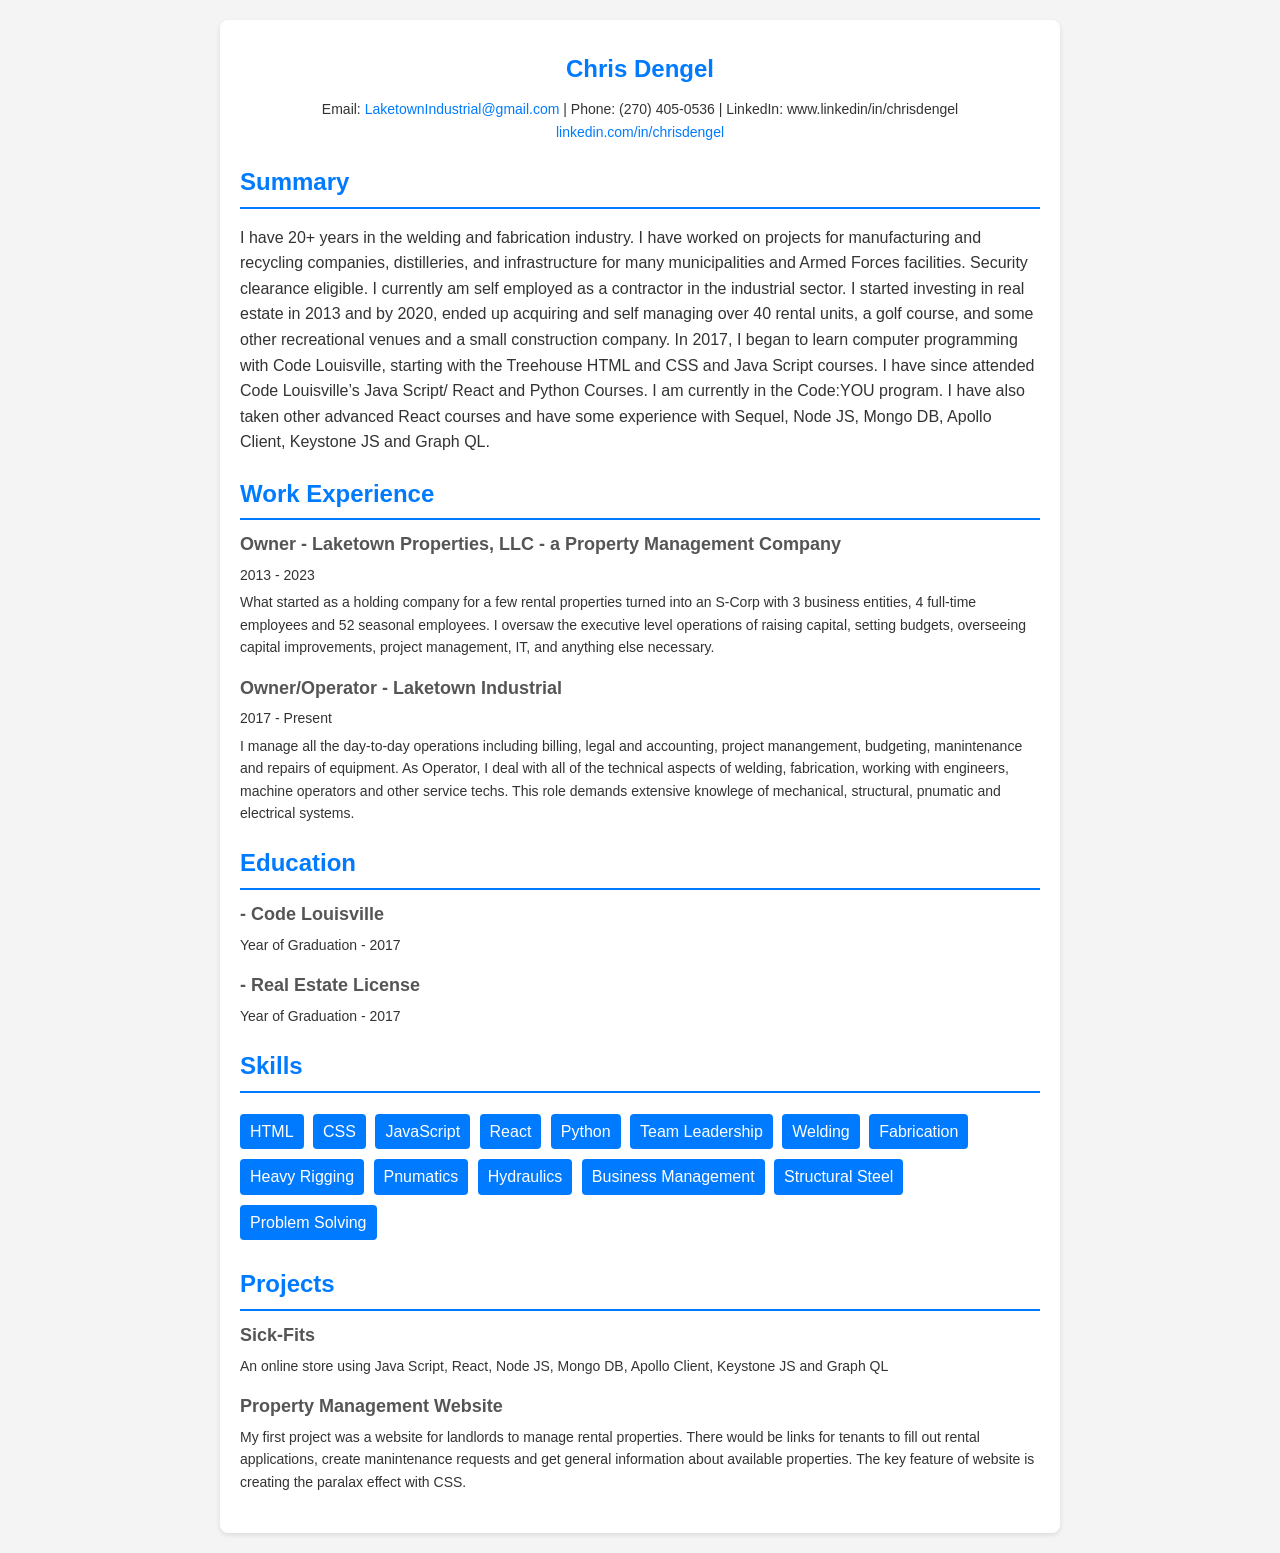
==== index.html @ 1deaf8e6 "Updated placeholder text for resume" ====
<!DOCTYPE html>
<html lang="en">
    <head>
        <meta charset="UTF-8" />
        <meta name="viewport" content="width=device-width, initial-scale=1.0" />
        <title>Resume Template</title>
    </head>

    <style>
        body {
            font-family: Arial, sans-serif;
            line-height: 1.6;
            margin: 0;
            padding: 0;
            color: #333;
            background-color: #f4f4f4;
        }
        .container {
            max-width: 800px;
            margin: 20px auto;
            padding: 20px;
            background: #fff;
            border-radius: 8px;
            box-shadow: 0 2px 5px rgba(0, 0, 0, 0.1);
        }
        h1,
        h2 {
            color: #007bff;
        }
        .header {
            text-align: center;
        }
        .header h1 {
            margin: 10px 0;
        }
        .contact {
            margin: 10px 0;
            font-size: 14px;
        }
        .contact a {
            color: #007bff;
            text-decoration: none;
        }
        .section {
            margin: 20px 0;
        }
        .section h2 {
            margin-bottom: 10px;
            border-bottom: 2px solid #007bff;
            padding-bottom: 5px;
        }
        .item {
            margin-bottom: 15px;
        }
        .item h3 {
            margin: 0;
            font-size: 18px;
            color: #555;
        }
        .item p {
            margin: 5px 0;
            font-size: 14px;
        }
        .skills ul {
            list-style: none;
            padding: 0;
        }
        .skills ul li {
            display: inline-block;
            background: #007bff;
            color: #fff;
            padding: 5px 10px;
            margin: 5px 5px 5px 0;
            border-radius: 4px;
        }
    </style>

    <body>
        <main class="container">
            <section class="header">
                <h1>Chris Dengel</h1>
                <p class="contact">
                    Email:
                    <a href="mailto:yourname@example.com"
                        >LaketownIndustrial@gmail.com</a
                    >
                    | Phone: (270) 405-0536 | LinkedIn: www.linkedin/in/chrisdengel
                    <a href="#">linkedin.com/in/chrisdengel</a>
                </p>
            </section>
            <section class="section">
                <h2>Summary</h2>
                <p>
                    I have 20+ years in the welding and fabrication industry. I have worked on projects for manufacturing and recycling companies, 
                    distilleries, and infrastructure for many municipalities and Armed Forces facilities. Security clearance eligible. I currently 
                    am self employed as a contractor in the industrial sector. I started investing in real estate in 2013 and by 2020, ended up acquiring and self managing
                    over 40 rental units, a golf course, and some other recreational venues and a small construction company. In 2017, I began to learn computer programming with Code Louisville, 
                    starting with the Treehouse HTML and CSS and Java Script courses. I have since attended Code Louisville’s Java Script/ React and 
                    Python Courses. I am currently in the Code:YOU program. I have also taken other advanced React courses and have some experience 
                    with Sequel, Node JS, Mongo DB, Apollo Client, Keystone JS and Graph QL.
                </p>
            </section>
            <section class="section">
                <h2>Work Experience</h2>
                <div class="item">
                    <h3>Owner -  Laketown Properties, LLC - a Property Management Company</h3>
                    <p>2013 - 2023</p>
                    <p>
                        What started as a holding company for a few rental properties turned into an S-Corp with 3 business entities, 4 full-time employees and 52 seasonal employees.
                        I oversaw the executive level operations of raising capital, setting budgets, overseeing capital improvements, project management, IT, and anything else necessary.

                    </p>
                </div>
                <div class="item">
                    <h3>Owner/Operator - Laketown Industrial</h3>
                    <p>2017 - Present</p>
                    <p>
                        I manage all the day-to-day operations including billing, legal and accounting, project manangement, budgeting, manintenance and repairs of equipment.
                        As Operator, I deal with all of the technical aspects of welding, fabrication, working with engineers, machine operators and other service techs.
                        This role demands extensive knowlege of mechanical, structural, pnumatic and electrical systems.
                    </p>
                </div>
            </section>
            <div class="section">
                <h2>Education</h2>
                <div class="item">
                    <h3>- Code Louisville</h3>
                    <p>Year of Graduation - 2017</p>
                </div>
                <div class="item">
                    <h3>- Real Estate License</h3>
                    <p>Year of Graduation - 2017</p>
                </div>
            </section>
            <section class="section">
                <h2>Skills</h2>
                <div class="skills">
                    <ul>
                        <li>HTML</li>
                        <li>CSS</li>
                        <li>JavaScript</li>
                        <li>React</li> 
                        <li>Python</li> 
                        <li>Team Leadership</li>
                        <li>Welding</li>
                        <li>Fabrication</li>
                        <li>Heavy Rigging</li>
                        <li>Pnumatics</li>
                        <li>Hydraulics</li>
                        <li>Business Management</li>
                        <li>Structural Steel</li>
                        <li>Problem Solving</li>


                    </ul>
                </div>
            </section>
            <section class="section">
                <h2>Projects</h2>
                <div class="item">
                    <h3>Sick-Fits</h3>
                    <p>
                        An online store using Java Script, React, Node JS, Mongo DB, Apollo Client, Keystone JS and Graph QL
                    </p>
                </div>
                <div class="item">
                    <h3>Property Management Website</h3>
                    <p>
                        My first project was a website for landlords to manage rental properties. There would be links for 
                        tenants to fill out rental applications, create manintenance requests and get general information about available properties. 
                        The key feature of website is creating the paralax effect with CSS.
                    </p>
                </div>
            </section>
        </main>
    </body>
</html>
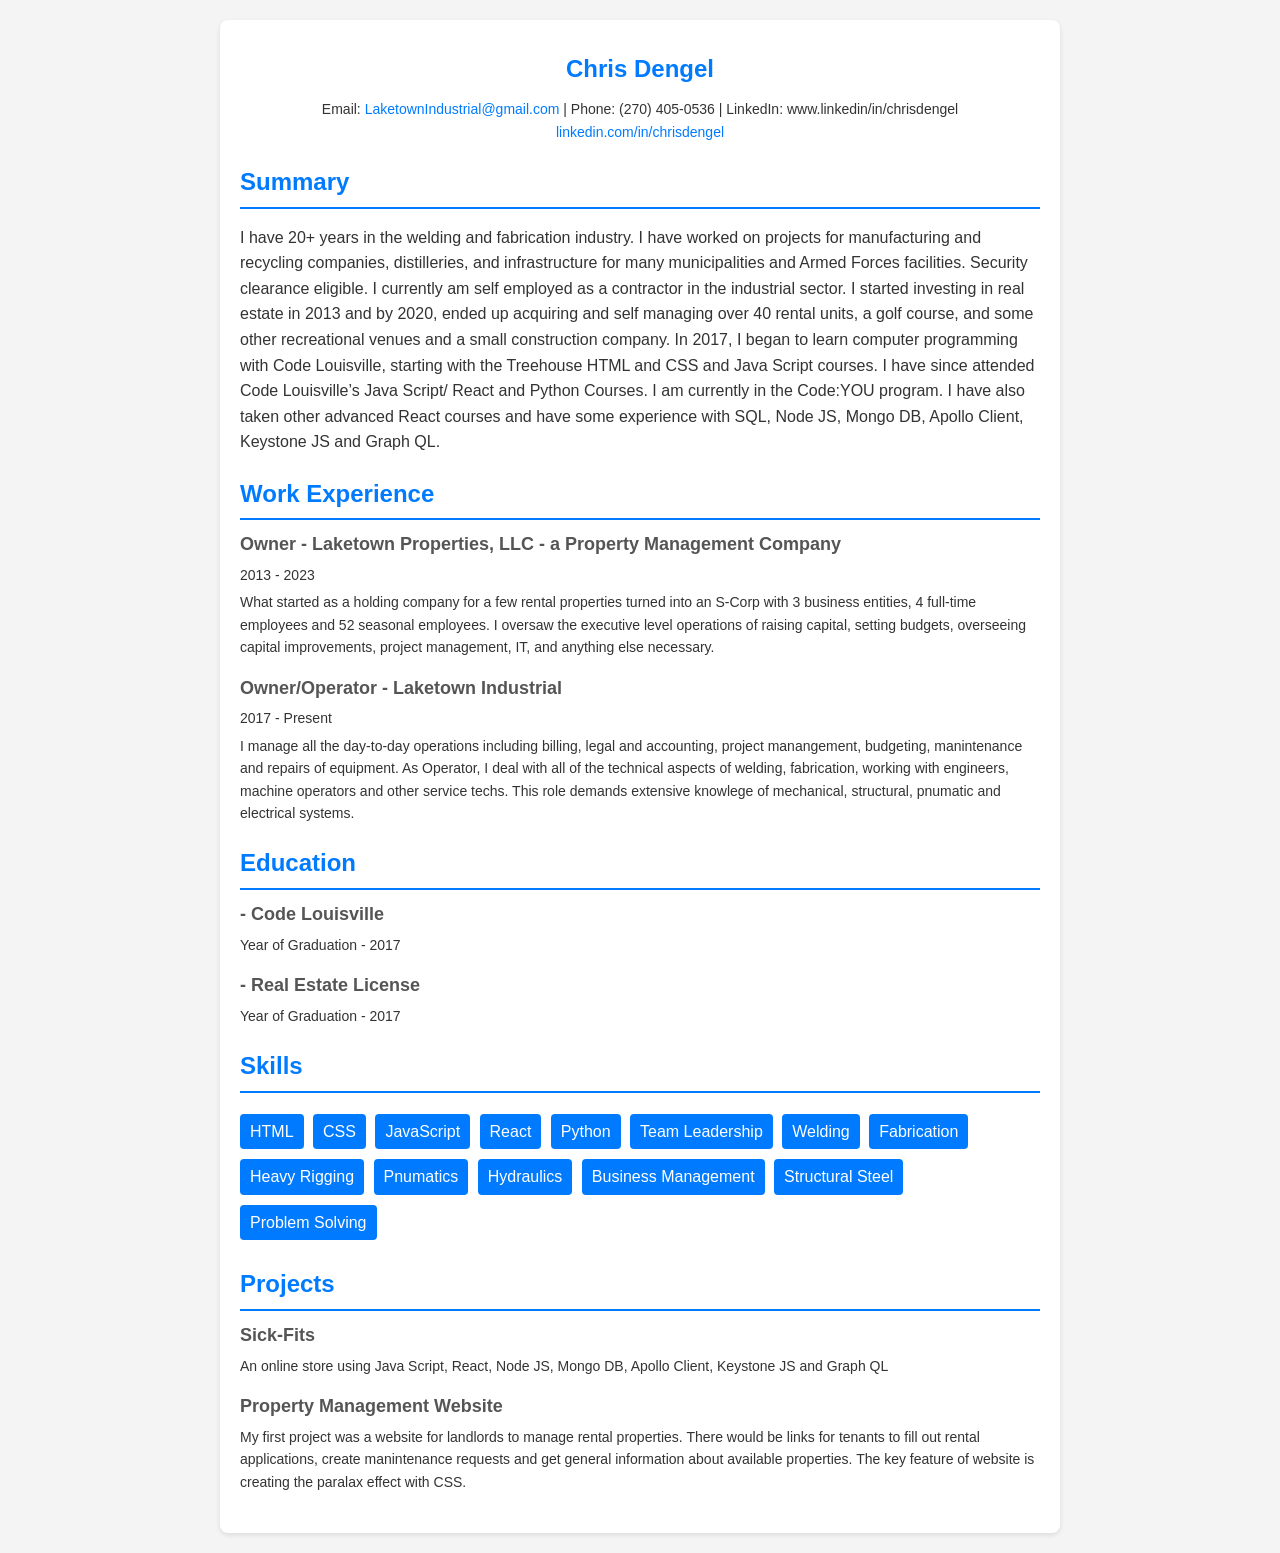
==== commit 3cfaa40d: "Updated index.html" ====
--- a/index.html
+++ b/index.html
@@ -97,7 +97,7 @@
                     over 40 rental units, a golf course, and some other recreational venues and a small construction company. In 2017, I began to learn computer programming with Code Louisville, 
                     starting with the Treehouse HTML and CSS and Java Script courses. I have since attended Code Louisville’s Java Script/ React and 
                     Python Courses. I am currently in the Code:YOU program. I have also taken other advanced React courses and have some experience 
-                    with Sequel, Node JS, Mongo DB, Apollo Client, Keystone JS and Graph QL.
+                    with SQL, Node JS, Mongo DB, Apollo Client, Keystone JS and Graph QL.
                 </p>
             </section>
             <section class="section">
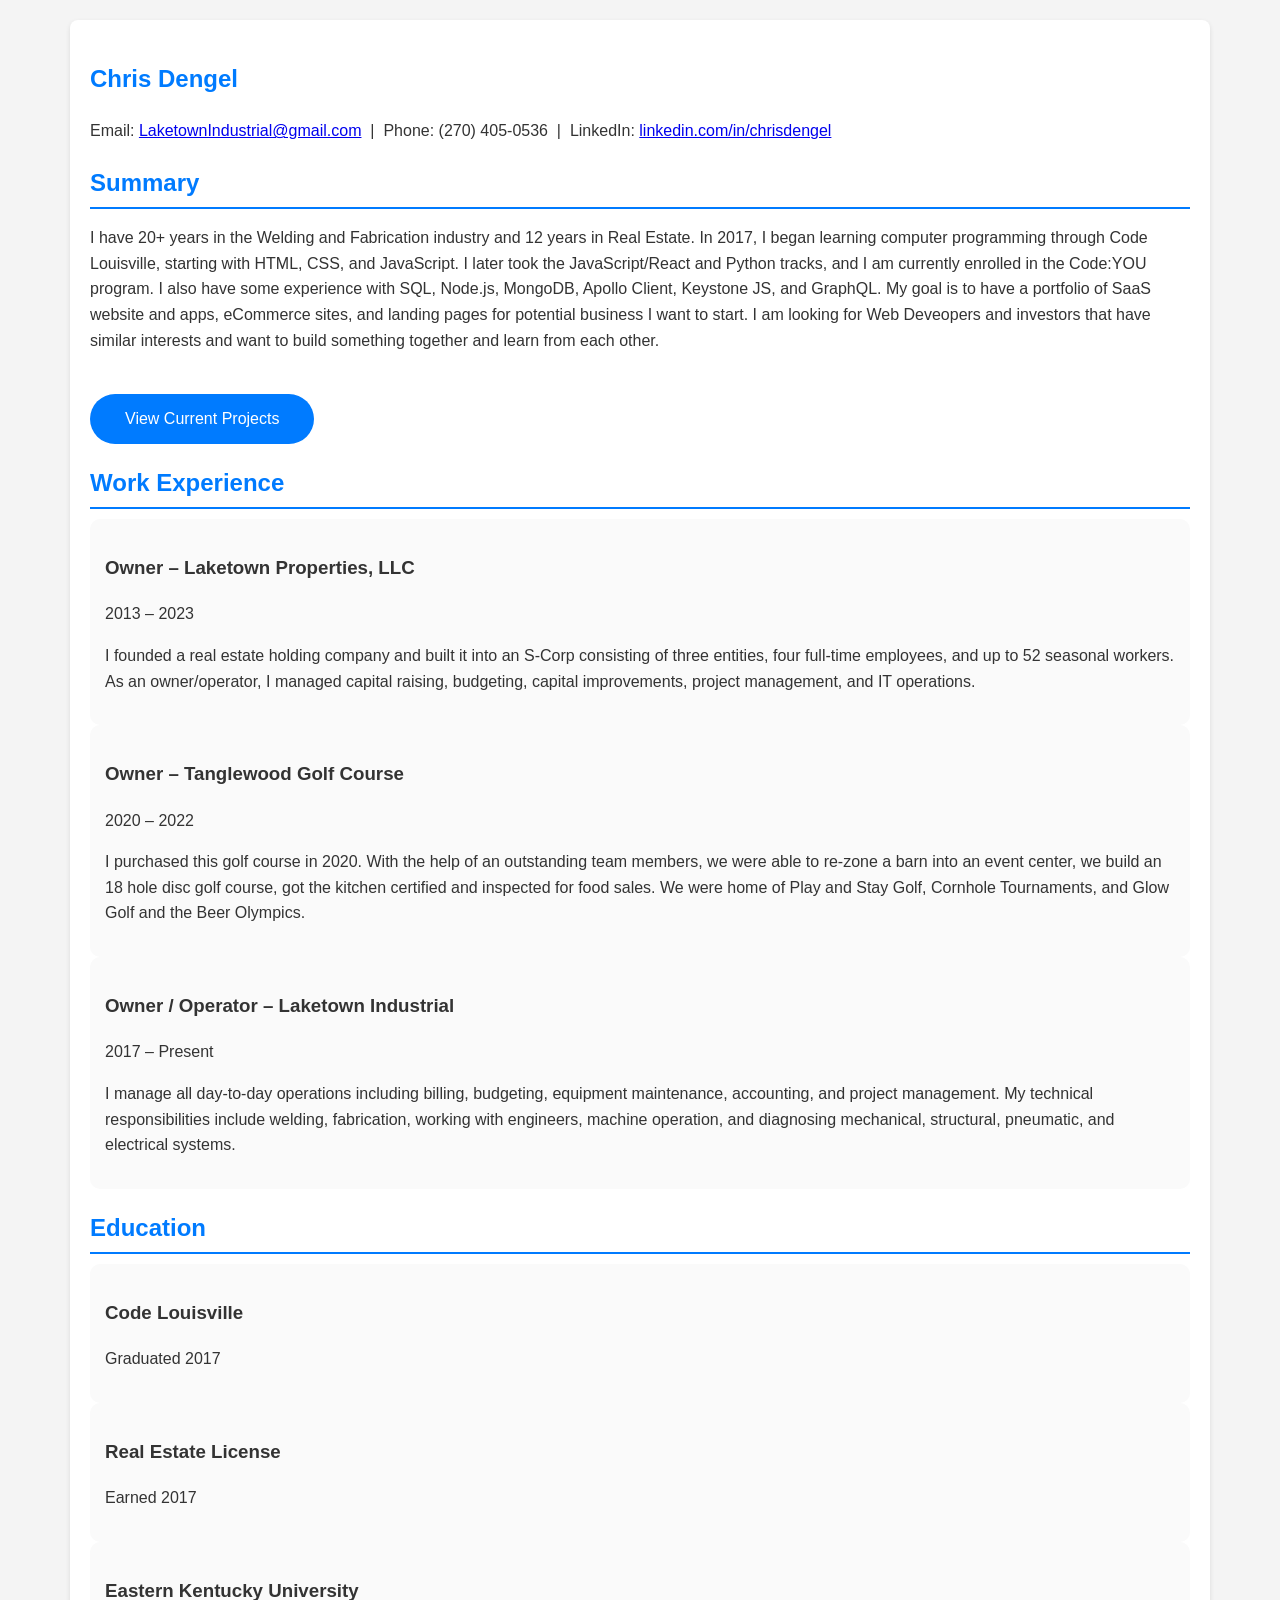
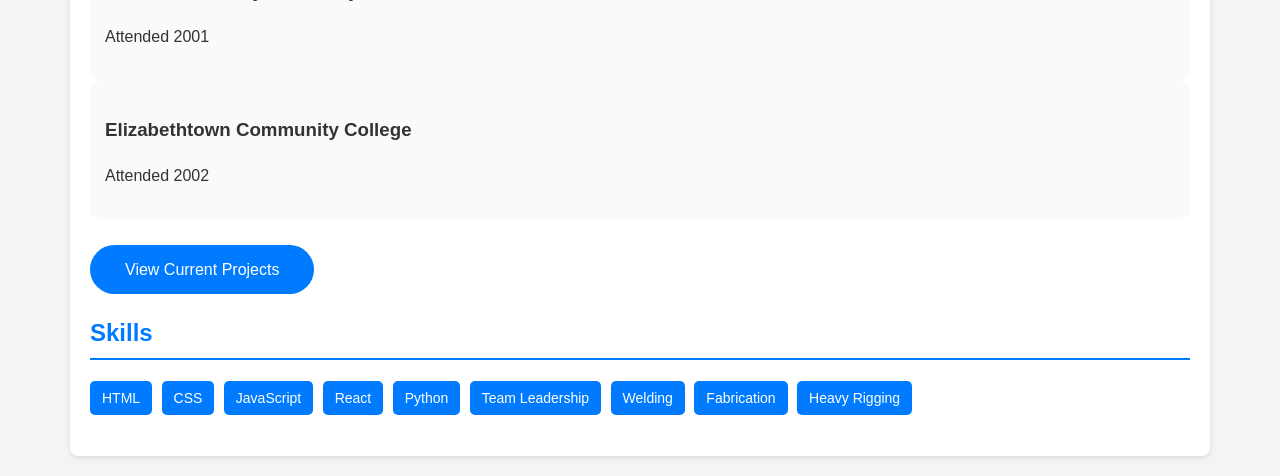
==== commit dbb4638a: "Added Projects page, images, separated CSS into own file" ====
--- a/index.html
+++ b/index.html
@@ -1,177 +1,125 @@
 <!DOCTYPE html>
 <html lang="en">
-    <head>
-        <meta charset="UTF-8" />
-        <meta name="viewport" content="width=device-width, initial-scale=1.0" />
-        <title>Resume Template</title>
-    </head>
+<head>
+    <meta charset="UTF-8">
+    <meta name="viewport" content="width=device-width, initial-scale=1.0">
+    <title>Chris Dengel | Resume</title>
+    <link rel="stylesheet" href="style.css">
+</head>
+<body>
 
-    <style>
-        body {
-            font-family: Arial, sans-serif;
-            line-height: 1.6;
-            margin: 0;
-            padding: 0;
-            color: #333;
-            background-color: #f4f4f4;
-        }
-        .container {
-            max-width: 800px;
-            margin: 20px auto;
-            padding: 20px;
-            background: #fff;
-            border-radius: 8px;
-            box-shadow: 0 2px 5px rgba(0, 0, 0, 0.1);
-        }
-        h1,
-        h2 {
-            color: #007bff;
-        }
-        .header {
-            text-align: center;
-        }
-        .header h1 {
-            margin: 10px 0;
-        }
-        .contact {
-            margin: 10px 0;
-            font-size: 14px;
-        }
-        .contact a {
-            color: #007bff;
-            text-decoration: none;
-        }
-        .section {
-            margin: 20px 0;
-        }
-        .section h2 {
-            margin-bottom: 10px;
-            border-bottom: 2px solid #007bff;
-            padding-bottom: 5px;
-        }
-        .item {
-            margin-bottom: 15px;
-        }
-        .item h3 {
-            margin: 0;
-            font-size: 18px;
-            color: #555;
-        }
-        .item p {
-            margin: 5px 0;
-            font-size: 14px;
-        }
-        .skills ul {
-            list-style: none;
-            padding: 0;
-        }
-        .skills ul li {
-            display: inline-block;
-            background: #007bff;
-            color: #fff;
-            padding: 5px 10px;
-            margin: 5px 5px 5px 0;
-            border-radius: 4px;
-        }
-    </style>
+<main class="container">
 
-    <body>
-        <main class="container">
-            <section class="header">
-                <h1>Chris Dengel</h1>
-                <p class="contact">
-                    Email:
-                    <a href="mailto:yourname@example.com"
-                        >LaketownIndustrial@gmail.com</a
-                    >
-                    | Phone: (270) 405-0536 | LinkedIn: www.linkedin/in/chrisdengel
-                    <a href="#">linkedin.com/in/chrisdengel</a>
-                </p>
-            </section>
-            <section class="section">
-                <h2>Summary</h2>
-                <p>
-                    I have 20+ years in the welding and fabrication industry. I have worked on projects for manufacturing and recycling companies, 
-                    distilleries, and infrastructure for many municipalities and Armed Forces facilities. Security clearance eligible. I currently 
-                    am self employed as a contractor in the industrial sector. I started investing in real estate in 2013 and by 2020, ended up acquiring and self managing
-                    over 40 rental units, a golf course, and some other recreational venues and a small construction company. In 2017, I began to learn computer programming with Code Louisville, 
-                    starting with the Treehouse HTML and CSS and Java Script courses. I have since attended Code Louisville’s Java Script/ React and 
-                    Python Courses. I am currently in the Code:YOU program. I have also taken other advanced React courses and have some experience 
-                    with SQL, Node JS, Mongo DB, Apollo Client, Keystone JS and Graph QL.
-                </p>
-            </section>
-            <section class="section">
-                <h2>Work Experience</h2>
-                <div class="item">
-                    <h3>Owner -  Laketown Properties, LLC - a Property Management Company</h3>
-                    <p>2013 - 2023</p>
-                    <p>
-                        What started as a holding company for a few rental properties turned into an S-Corp with 3 business entities, 4 full-time employees and 52 seasonal employees.
-                        I oversaw the executive level operations of raising capital, setting budgets, overseeing capital improvements, project management, IT, and anything else necessary.
+   <!-- Header -->
+    <section class="header">
+        <h1>Chris Dengel</h1>
 
-                    </p>
-                </div>
-                <div class="item">
-                    <h3>Owner/Operator - Laketown Industrial</h3>
-                    <p>2017 - Present</p>
-                    <p>
-                        I manage all the day-to-day operations including billing, legal and accounting, project manangement, budgeting, manintenance and repairs of equipment.
-                        As Operator, I deal with all of the technical aspects of welding, fabrication, working with engineers, machine operators and other service techs.
-                        This role demands extensive knowlege of mechanical, structural, pnumatic and electrical systems.
-                    </p>
-                </div>
-            </section>
-            <div class="section">
-                <h2>Education</h2>
-                <div class="item">
-                    <h3>- Code Louisville</h3>
-                    <p>Year of Graduation - 2017</p>
-                </div>
-                <div class="item">
-                    <h3>- Real Estate License</h3>
-                    <p>Year of Graduation - 2017</p>
-                </div>
-            </section>
-            <section class="section">
-                <h2>Skills</h2>
-                <div class="skills">
-                    <ul>
-                        <li>HTML</li>
-                        <li>CSS</li>
-                        <li>JavaScript</li>
-                        <li>React</li> 
-                        <li>Python</li> 
-                        <li>Team Leadership</li>
-                        <li>Welding</li>
-                        <li>Fabrication</li>
-                        <li>Heavy Rigging</li>
-                        <li>Pnumatics</li>
-                        <li>Hydraulics</li>
-                        <li>Business Management</li>
-                        <li>Structural Steel</li>
-                        <li>Problem Solving</li>
+        <p class="contact">
+            Email: 
+            <a href="mailto:LaketownIndustrial@gmail.com">LaketownIndustrial@gmail.com</a>
+            &nbsp;|&nbsp; Phone: (270) 405-0536
+            &nbsp;|&nbsp; LinkedIn: 
+            <a href="https://linkedin.com/in/chrisdengel" target="_blank">linkedin.com/in/chrisdengel</a>
+        </p>
+    </section>
 
+    <!-- Summary -->
+    <section class="section">
+        <h2>Summary</h2>
 
-                    </ul>
-                </div>
-            </section>
-            <section class="section">
-                <h2>Projects</h2>
-                <div class="item">
-                    <h3>Sick-Fits</h3>
-                    <p>
-                        An online store using Java Script, React, Node JS, Mongo DB, Apollo Client, Keystone JS and Graph QL
-                    </p>
-                </div>
-                <div class="item">
-                    <h3>Property Management Website</h3>
-                    <p>
-                        My first project was a website for landlords to manage rental properties. There would be links for 
-                        tenants to fill out rental applications, create manintenance requests and get general information about available properties. 
-                        The key feature of website is creating the paralax effect with CSS.
-                    </p>
-                </div>
-            </section>
-        </main>
+        <p>
+            I have 20+ years in the Welding and Fabrication industry and 12 years in Real Estate. In 2017, I began learning
+            computer programming through Code Louisville, starting with HTML, CSS, and JavaScript. 
+            I later took the JavaScript/React and Python tracks, and I am currently enrolled in 
+            the Code:YOU program. I also have some experience with SQL, Node.js, MongoDB, Apollo Client,
+            Keystone JS, and GraphQL. My goal is to have a portfolio of SaaS website and apps, eCommerce sites, and landing pages for potential 
+            business I want to start. I am  looking for Web Deveopers and investors that have similar interests and want to build something together and learn from each other.
+        </p>
+
+        <a href="./projects.html" class="back-button">View Current Projects</a>
+    </section>
+
+    <!-- Work Experience -->
+    <section class="section">
+        <h2>Work Experience</h2>
+
+        <article class="item">
+            <h3>Owner – Laketown Properties, LLC</h3>
+            <p class="item-dates">2013 – 2023</p>
+
+            <p>
+                I founded a real estate holding company and built it into an S-Corp consisting of 
+                three entities, four full-time employees, and up to 52 seasonal workers. As an 
+                owner/operator, I managed capital raising, budgeting, capital improvements, project 
+                management, and IT operations.
+            </p>
+        </article>    
+        
+        <article class="item">
+            <h3>Owner – Tanglewood Golf Course</h3>
+            <p class="item-dates">2020 – 2022</p>
+
+            <p>
+                I purchased this golf course in 2020. With the help of an outstanding team members, we were able to re-zone a barn into an event center, we build an 18 hole disc golf course, 
+                got the kitchen certified and inspected for food sales. We were home of Play and Stay Golf, Cornhole Tournaments, and Glow Golf and the Beer Olympics. 
+            </p>
+        </article>
+
+        <article class="item">
+            <h3>Owner / Operator – Laketown Industrial</h3>
+            <p class="item-dates">2017 – Present</p>
+
+            <p>
+                I manage all day-to-day operations including billing, budgeting, equipment 
+                maintenance, accounting, and project management. My technical responsibilities 
+                include welding, fabrication, working with engineers, machine operation, and 
+                diagnosing mechanical, structural, pneumatic, and electrical systems.
+            </p>
+        </article>
+    </section>
+
+    <!-- Education -->
+    <section class="section">
+        <h2>Education</h2>
+
+        <article class="item">
+            <h3>Code Louisville</h3>
+            <p class="item-dates">Graduated 2017</p>
+        </article>
+
+        <article class="item">
+            <h3>Real Estate License</h3>
+            <p class="item-dates">Earned 2017</p>
+        </article>
+
+        <article class="item">
+            <h3>Eastern Kentucky University</h3>
+            <p class="item-dates">Attended 2001</p>
+        </article>
+
+        <article class="item">
+            <h3>Elizabethtown Community College</h3>
+            <p class="item-dates">Attended 2002</p>
+        </article>
+
+    </section>
+        <a href="./projects.html" class="back-button">View Current Projects</a>
+
+    <!-- Skills -->
+    <section class="section">
+        <h2>Skills</h2>
+
+        <div class="skills">
+            <ul>
+                <li>HTML</li>
+                <li>CSS</li>
+                <li>JavaScript</li>
+                <li>React</li>
+                <li>Python</li>
+                <li>Team Leadership</li>
+                <li>Welding</li>
+                <li>Fabrication</li>
+                <li>Heavy Rigging</li>
     </body>
-</html>+ </html>
+                
--- a/style.css
+++ b/style.css
@@ -0,0 +1,135 @@
+/* Base Styles */
+body {
+    font-family: Arial, sans-serif;
+    line-height: 1.6;
+    margin: 0;
+    padding: 0;
+    color: #333;
+    background-color: #f4f4f4;
+}
+
+.container {
+    max-width: 1100px;
+    margin: 20px auto;
+    padding: 20px;
+    background: #fff;
+    border-radius: 8px;
+    box-shadow: 0 2px 5px rgba(0,0,0,0.1);
+}
+
+h1, h2 {
+    color: #007bff;
+}
+
+h1 {
+    margin-bottom: 20px;
+}
+
+h2 {
+    border-bottom: 2px solid #007bff;
+    padding-bottom: 5px;
+    margin-bottom: 10px;
+}
+
+/* Project Grid Layout */
+
+.container2 {
+    display: grid;
+    grid-template-columns: 1fr;
+    gap: 25px;
+    margin-top: 20px;
+}
+
+article {
+    background: #fafafa;
+    padding: 15px;
+    border-radius: 10px;
+    transition: box-shadow 0.3s ease;
+}
+
+article:hover {
+    box-shadow: 0 4px 12px rgba(0,0,0,0.15);
+}
+
+/* Image Styling + Hover Effects */
+
+
+article img {
+    width: 100%;
+    height: auto;
+    border-radius: 8px;
+    transition: transform 0.35s ease, box-shadow 0.3s ease;
+}
+
+article a {
+    display: block;
+}
+
+article a:hover img {
+    transform: scale(1.05);
+    box-shadow: 0 8px 20px rgba(0,0,0,0.25);
+}
+
+article h2 {
+    margin-top: 15px;
+}
+
+/* Back Button Link */
+
+.back-button {
+    display: inline-block;
+    margin-top: 25px;
+    padding: 12px 35px;
+    background: #007bff;
+    color: white;
+    text-decoration: none;
+    border-radius: 40px;
+    font-size: 16px;
+    transition: background 0.3s ease, transform 0.2s ease;
+}
+
+.back-button:hover {
+    background: #0056b3;
+    transform: translateY(-2px);
+}
+
+/* Skills Tags */
+
+
+.skills ul {
+    list-style: none;
+    padding: 0;
+}
+
+.skills ul li {
+    display: inline-block;
+    background: #007bff;
+    color: #fff;
+    padding: 6px 12px;
+    margin: 5px 5px 5px 0;
+    border-radius: 5px;
+    font-size: 14px;
+    transition: background 0.3s ease;
+}
+
+.skills ul li:hover {
+    background-color: rgb(114, 183, 235);
+}
+
+/* ---------------------Responsive Grid----------------------- */
+
+
+/* Tablets */
+@media (min-width: 600px) {
+    .container2 {
+        grid-template-columns: repeat(2, 1fr);
+    }
+}
+
+/* Desktop + Large Screens */
+
+@media (min-width: 900px) {
+    .container2 {
+        grid-template-columns: repeat(3, 1fr);
+    }
+}
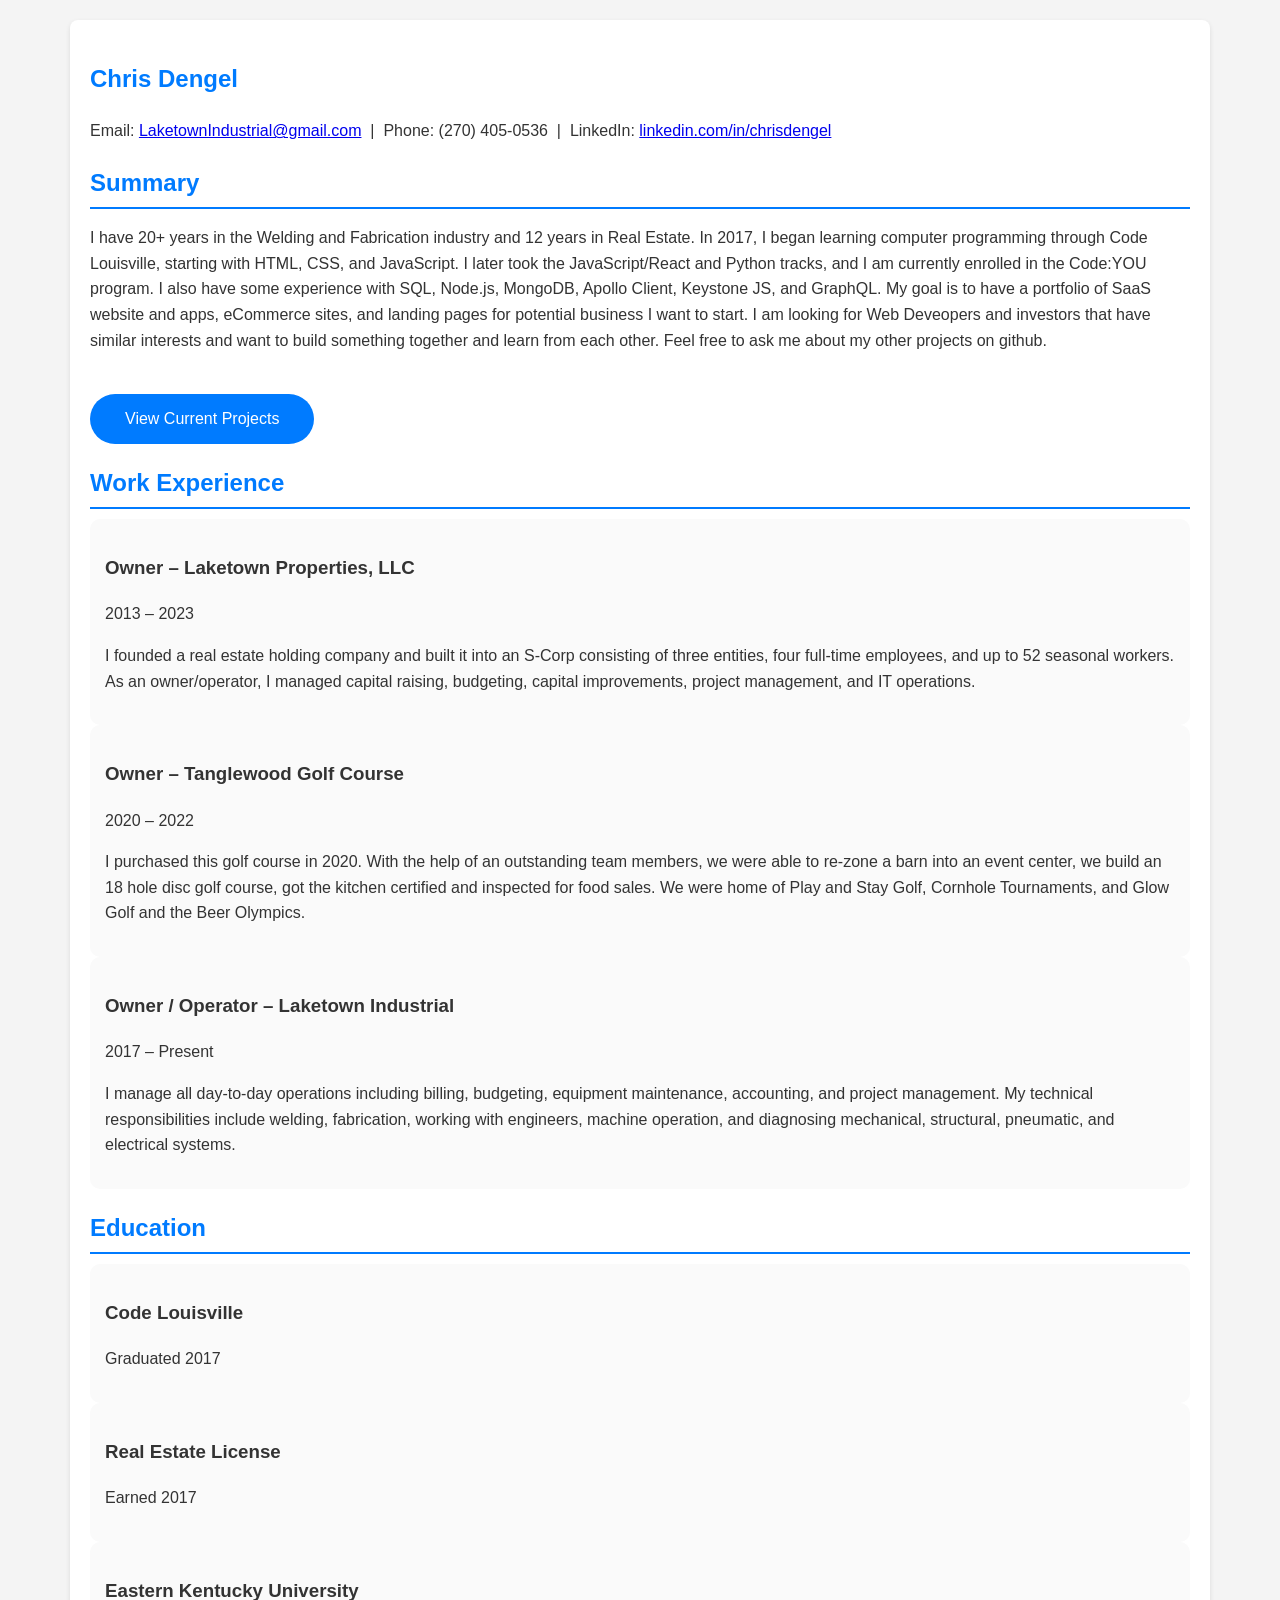
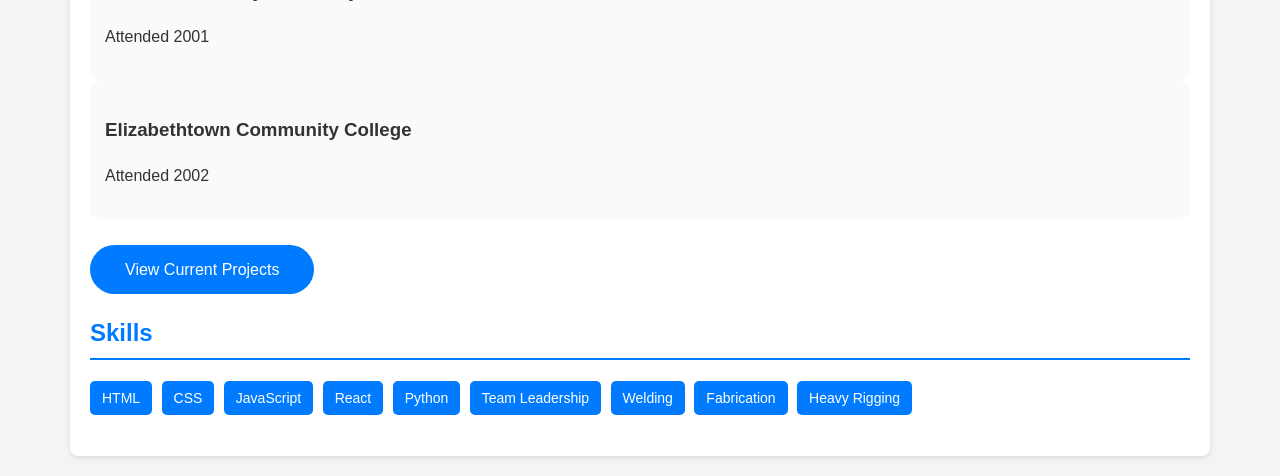
==== commit 6e86277e: "added files" ====
--- a/index.html
+++ b/index.html
@@ -34,6 +34,7 @@
             the Code:YOU program. I also have some experience with SQL, Node.js, MongoDB, Apollo Client,
             Keystone JS, and GraphQL. My goal is to have a portfolio of SaaS website and apps, eCommerce sites, and landing pages for potential 
             business I want to start. I am  looking for Web Deveopers and investors that have similar interests and want to build something together and learn from each other.
+            Feel free to ask me about my other projects on github.
         </p>
 
         <a href="./projects.html" class="back-button">View Current Projects</a>
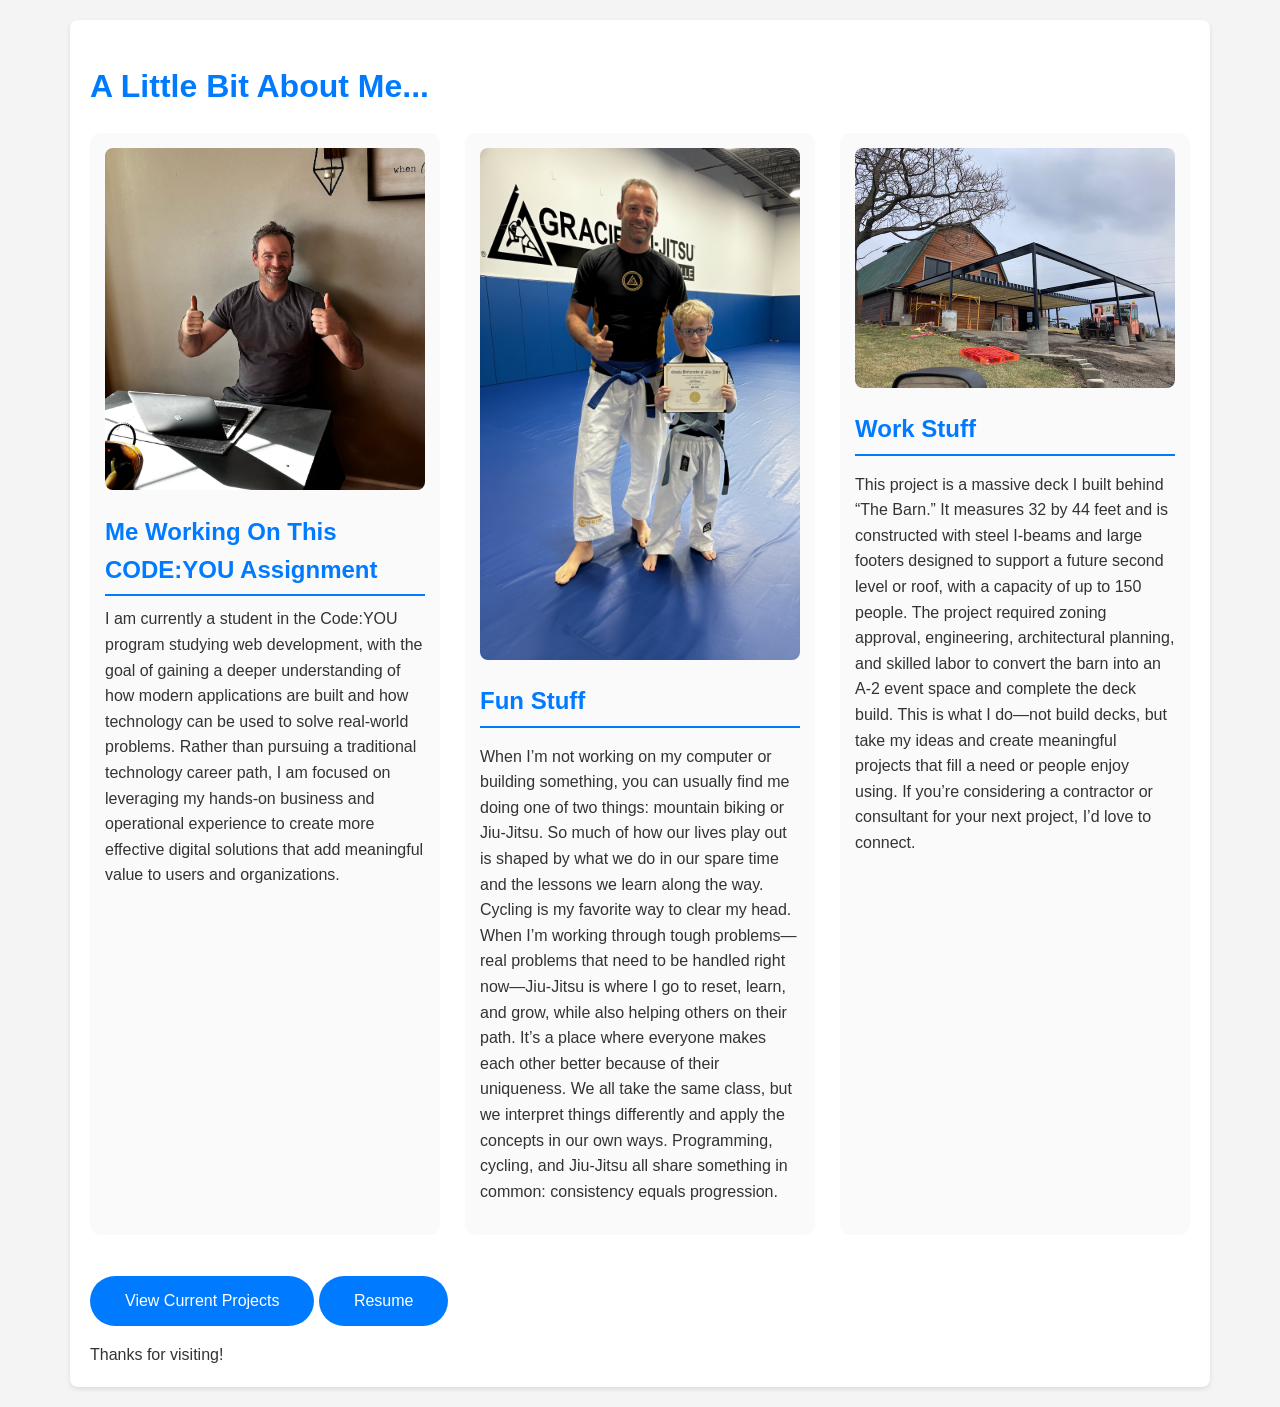
==== commit 3b7614a9: "added index/about me section" ====
--- a/index.html
+++ b/index.html
@@ -3,124 +3,76 @@
 <head>
     <meta charset="UTF-8">
     <meta name="viewport" content="width=device-width, initial-scale=1.0">
-    <title>Chris Dengel | Resume</title>
-    <link rel="stylesheet" href="style.css">
+    <link rel="stylesheet" href="/css/style.css">
+
+    <title>About Me</title>
 </head>
+
 <body>
+<main class="container">
+    <h1>A Little Bit About Me...</h1>
 
-<main class="container">
+    <section class="container2">
 
-   <!-- Header -->
-    <section class="header">
-        <h1>Chris Dengel</h1>
+        <!-- About Me Programming -->
+        <article class="project1">
+                <img src="/images/me4.png" alt="A picture of me, a handsome,young, charming, man who is the site creator.">
+            </a>
 
-        <p class="contact">
-            Email: 
-            <a href="mailto:LaketownIndustrial@gmail.com">LaketownIndustrial@gmail.com</a>
-            &nbsp;|&nbsp; Phone: (270) 405-0536
-            &nbsp;|&nbsp; LinkedIn: 
-            <a href="https://linkedin.com/in/chrisdengel" target="_blank">linkedin.com/in/chrisdengel</a>
-        </p>
-    </section>
-
-    <!-- Summary -->
-    <section class="section">
-        <h2>Summary</h2>
-
-        <p>
-            I have 20+ years in the Welding and Fabrication industry and 12 years in Real Estate. In 2017, I began learning
-            computer programming through Code Louisville, starting with HTML, CSS, and JavaScript. 
-            I later took the JavaScript/React and Python tracks, and I am currently enrolled in 
-            the Code:YOU program. I also have some experience with SQL, Node.js, MongoDB, Apollo Client,
-            Keystone JS, and GraphQL. My goal is to have a portfolio of SaaS website and apps, eCommerce sites, and landing pages for potential 
-            business I want to start. I am  looking for Web Deveopers and investors that have similar interests and want to build something together and learn from each other.
-            Feel free to ask me about my other projects on github.
-        </p>
-
-        <a href="./projects.html" class="back-button">View Current Projects</a>
-    </section>
-
-    <!-- Work Experience -->
-    <section class="section">
-        <h2>Work Experience</h2>
-
-        <article class="item">
-            <h3>Owner – Laketown Properties, LLC</h3>
-            <p class="item-dates">2013 – 2023</p>
-
-            <p>
-                I founded a real estate holding company and built it into an S-Corp consisting of 
-                three entities, four full-time employees, and up to 52 seasonal workers. As an 
-                owner/operator, I managed capital raising, budgeting, capital improvements, project 
-                management, and IT operations.
-            </p>
-        </article>    
-        
-        <article class="item">
-            <h3>Owner – Tanglewood Golf Course</h3>
-            <p class="item-dates">2020 – 2022</p>
-
-            <p>
-                I purchased this golf course in 2020. With the help of an outstanding team members, we were able to re-zone a barn into an event center, we build an 18 hole disc golf course, 
-                got the kitchen certified and inspected for food sales. We were home of Play and Stay Golf, Cornhole Tournaments, and Glow Golf and the Beer Olympics. 
+            <h2>Me Working On This CODE:YOU Assignment</h2>
+            
+            I am currently a student in the Code:YOU program studying web development, with the goal of gaining a deeper understanding of how modern
+             applications are built and how technology can be used to solve real-world problems. Rather than pursuing a traditional technology career
+              path, I am focused on leveraging my hands-on business and operational experience to create more effective digital solutions that add 
+              meaningful value to users and organizations.
             </p>
         </article>
 
-        <article class="item">
-            <h3>Owner / Operator – Laketown Industrial</h3>
-            <p class="item-dates">2017 – Present</p>
+        <!-- Hobbies -->
+        <article class="project2">
+                <img class="img2" src="/images/eAndMeSmall.png" alt="Screenshot of vocabulary list project">
+            </a>
+
+            <h2>Fun Stuff</h2>
 
             <p>
-                I manage all day-to-day operations including billing, budgeting, equipment 
-                maintenance, accounting, and project management. My technical responsibilities 
-                include welding, fabrication, working with engineers, machine operation, and 
-                diagnosing mechanical, structural, pneumatic, and electrical systems.
+                When I’m not working on my computer or building something, you can usually find me doing one of two things: mountain biking or Jiu-Jitsu. 
+                So much of how our lives play out is shaped by what we do in our spare time and the lessons we learn along the way. Cycling is my favorite 
+                way to clear my head. When I’m working through tough problems—real problems that need to be handled right now—Jiu-Jitsu is where I go to reset, 
+                learn, and grow, while also helping others on their path. It’s a place where everyone makes each other better because of their uniqueness. We all 
+                take the same class, but we interpret things differently and apply the concepts in our own ways. Programming, cycling, and Jiu-Jitsu all share 
+                something in common: consistency equals progression.
             </p>
         </article>
-    </section>
 
-    <!-- Education -->
-    <section class="section">
-        <h2>Education</h2>
+        <!-- Work -->
+        <article class="project3">
+                <img class="img3" src="/images/deck2.JPG" alt="Screenshot of to-do list project">
+            </a>
 
-        <article class="item">
-            <h3>Code Louisville</h3>
-            <p class="item-dates">Graduated 2017</p>
-        </article>
+            <h2>Work Stuff</h2>
 
-        <article class="item">
-            <h3>Real Estate License</h3>
-            <p class="item-dates">Earned 2017</p>
-        </article>
-
-        <article class="item">
-            <h3>Eastern Kentucky University</h3>
-            <p class="item-dates">Attended 2001</p>
-        </article>
-
-        <article class="item">
-            <h3>Elizabethtown Community College</h3>
-            <p class="item-dates">Attended 2002</p>
+            <p>
+                This project is a massive deck I built behind “The Barn.” It measures 32 by 44 feet and is constructed with steel I-beams and large footers 
+                designed to support a future second level or roof, with a capacity of up to 150 people. The project required zoning approval, engineering, 
+                architectural planning, and skilled labor to convert the barn into an A-2 event space and complete the deck build. This is what I do—not build 
+                decks, but take my ideas and create meaningful projects that fill a need or people enjoy using. If you’re considering a contractor or consultant for your next project, 
+                I’d love to connect.
+            </p>
         </article>
 
     </section>
+
+    <p>
         <a href="./projects.html" class="back-button">View Current Projects</a>
+        <a href="./resume.html" class="back-button">Resume</a>
 
-    <!-- Skills -->
-    <section class="section">
-        <h2>Skills</h2>
 
-        <div class="skills">
-            <ul>
-                <li>HTML</li>
-                <li>CSS</li>
-                <li>JavaScript</li>
-                <li>React</li>
-                <li>Python</li>
-                <li>Team Leadership</li>
-                <li>Welding</li>
-                <li>Fabrication</li>
-                <li>Heavy Rigging</li>
-    </body>
- </html>
-                +
+    </p>
+    <footer>Thanks for visiting!</footer>
+</main>
+
+
+</body>
+</html>
--- a/css/style.css
+++ b/css/style.css
@@ -0,0 +1,136 @@
+/* Base Styles */
+body {
+    font-family: Arial, sans-serif;
+    line-height: 1.6;
+    margin: 0;
+    padding: 0;
+    color: #333;
+    background-color: #f4f4f4;
+}
+
+
+.container {
+    max-width: 1100px;
+    margin: 20px auto;
+    padding: 20px;
+    background: #fff;
+    border-radius: 8px;
+    box-shadow: 0 2px 5px rgba(0,0,0,0.1);
+}
+
+h1, h2 {
+    color: #007bff;
+}
+
+h1 {
+    margin-bottom: 20px;
+}
+
+h2 {
+    border-bottom: 2px solid #007bff;
+    padding-bottom: 5px;
+    margin-bottom: 10px;
+}
+
+/* Project Grid Layout */
+
+.container2 {
+    display: grid;
+    grid-template-columns: 1fr;
+    gap: 25px;
+    margin-top: 20px;
+}
+
+article {
+    background: #fafafa;
+    padding: 15px;
+    border-radius: 10px;
+    transition: box-shadow 0.3s ease;
+}
+
+article:hover {
+    box-shadow: 0 4px 12px rgba(0,0,0,0.15);
+}
+
+/* Image Styling + Hover Effects */
+
+
+article img {
+    width: 100%;
+    height: auto;
+    border-radius: 8px;
+    transition: transform 0.35s ease, box-shadow 0.3s ease;
+}
+
+article a {
+    display: block;
+}
+
+article a:hover img {
+    transform: scale(1.05);
+    box-shadow: 0 8px 20px rgba(0,0,0,0.25);
+}
+
+article h2 {
+    margin-top: 15px;
+}
+
+/* Back Button Link */
+
+.back-button {
+    display: inline-block;
+    margin-top: 25px;
+    padding: 12px 35px;
+    background: #007bff;
+    color: white;
+    text-decoration: none;
+    border-radius: 40px;
+    font-size: 16px;
+    transition: background 0.3s ease, transform 0.2s ease;
+}
+
+.back-button:hover {
+    background: #0056b3;
+    transform: translateY(-2px);
+}
+
+/* Skills Tags */
+
+
+.skills ul {
+    list-style: none;
+    padding: 0;
+}
+
+.skills ul li {
+    display: inline-block;
+    background: #007bff;
+    color: #fff;
+    padding: 6px 12px;
+    margin: 5px 5px 5px 0;
+    border-radius: 5px;
+    font-size: 14px;
+    transition: background 0.3s ease;
+}
+
+.skills ul li:hover {
+    background-color: rgb(114, 183, 235);
+}
+
+/* ---------------------Responsive Grid----------------------- */
+
+
+/* Tablets */
+@media (min-width: 600px) {
+    .container2 {
+        grid-template-columns: repeat(2, 1fr);
+    }
+}
+
+/* Desktop + Large Screens */
+
+@media (min-width: 900px) {
+    .container2 {
+        grid-template-columns: repeat(3, 1fr);
+    }
+}
